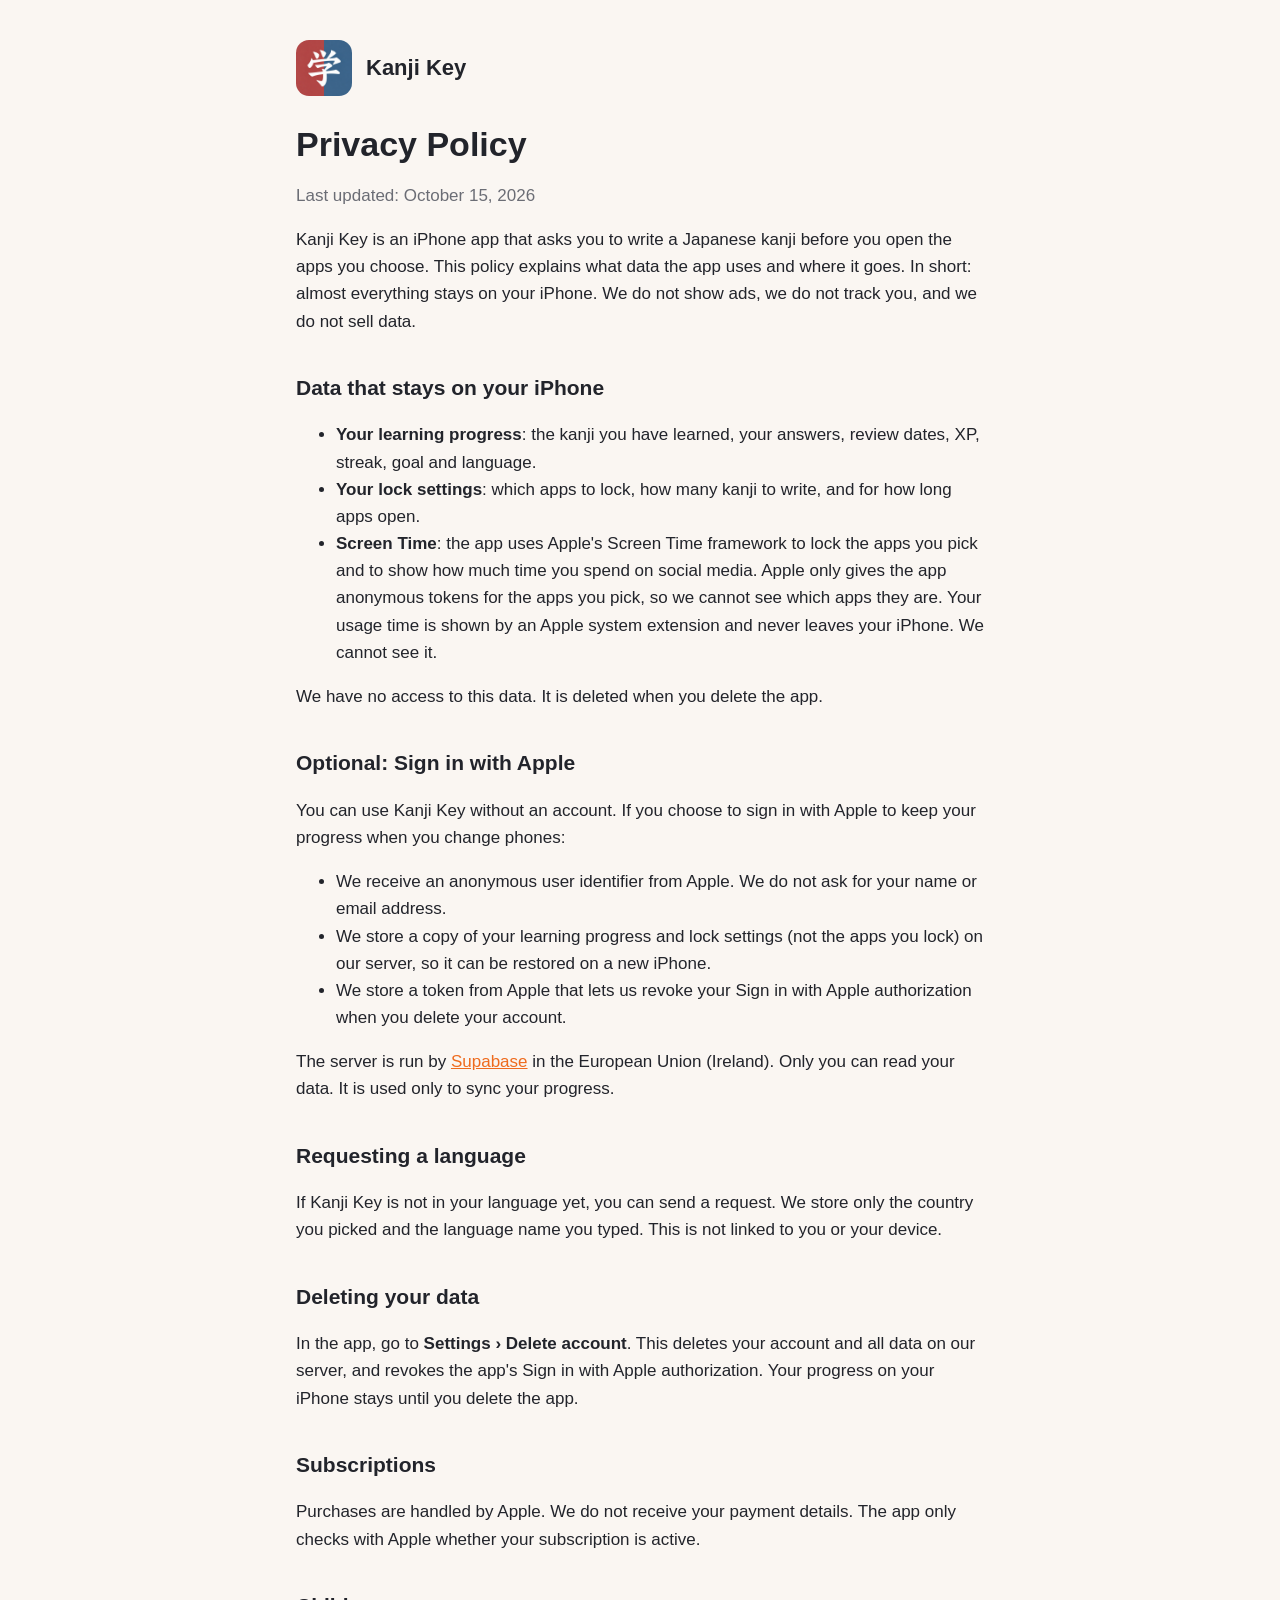
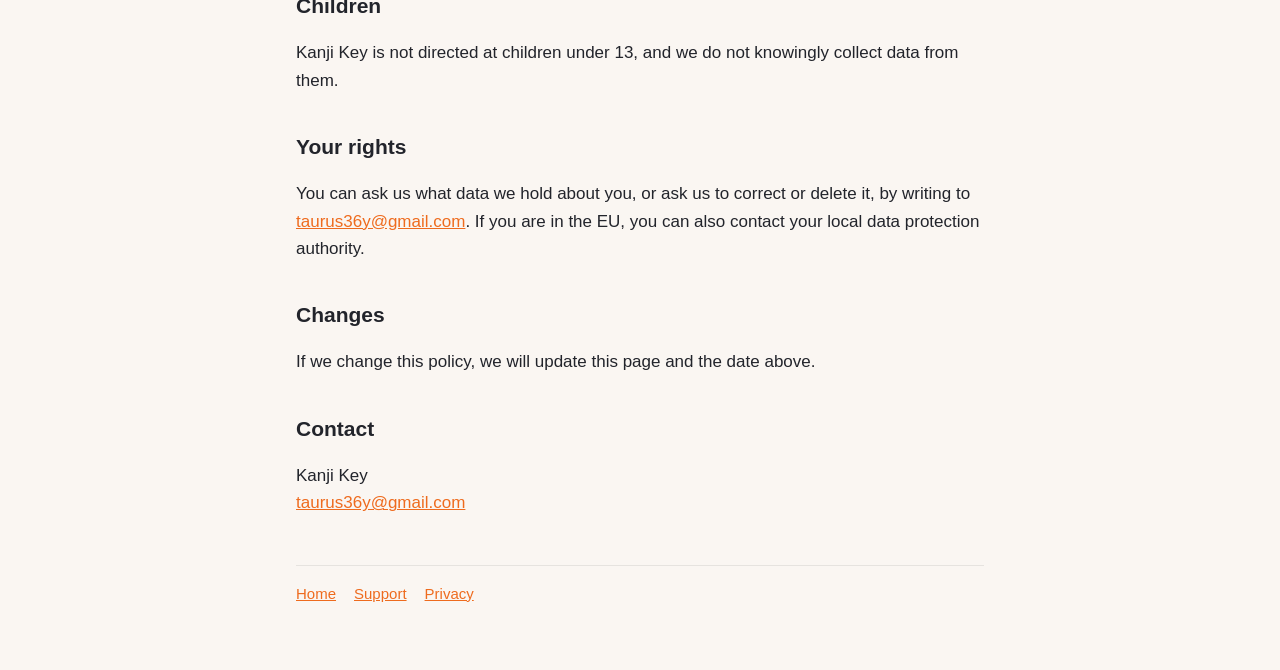
==== privacy.html @ 627cb508 "Kanji Key: privacy policy and support pages" ====
<!doctype html>
<html lang="en">
<head>
<meta charset="utf-8">
<meta name="viewport" content="width=device-width, initial-scale=1">
<title>Kanji Key Privacy Policy</title>
<link rel="stylesheet" href="style.css">
</head>
<body>
<main>
<header><img src="icon.png" alt=""><a href="./">Kanji Key</a></header>
<h1>Privacy Policy</h1>
<p class="muted">Last updated: October 15, 2026</p>

<p>Kanji Key is an iPhone app that asks you to write a Japanese kanji before you open the apps you choose. This policy explains what data the app uses and where it goes. In short: almost everything stays on your iPhone. We do not show ads, we do not track you, and we do not sell data.</p>

<h2>Data that stays on your iPhone</h2>
<ul>
<li><strong>Your learning progress</strong>: the kanji you have learned, your answers, review dates, XP, streak, goal and language.</li>
<li><strong>Your lock settings</strong>: which apps to lock, how many kanji to write, and for how long apps open.</li>
<li><strong>Screen Time</strong>: the app uses Apple's Screen Time framework to lock the apps you pick and to show how much time you spend on social media. Apple only gives the app anonymous tokens for the apps you pick, so we cannot see which apps they are. Your usage time is shown by an Apple system extension and never leaves your iPhone. We cannot see it.</li>
</ul>
<p>We have no access to this data. It is deleted when you delete the app.</p>

<h2>Optional: Sign in with Apple</h2>
<p>You can use Kanji Key without an account. If you choose to sign in with Apple to keep your progress when you change phones:</p>
<ul>
<li>We receive an anonymous user identifier from Apple. We do not ask for your name or email address.</li>
<li>We store a copy of your learning progress and lock settings (not the apps you lock) on our server, so it can be restored on a new iPhone.</li>
<li>We store a token from Apple that lets us revoke your Sign in with Apple authorization when you delete your account.</li>
</ul>
<p>The server is run by <a href="https://supabase.com/privacy">Supabase</a> in the European Union (Ireland). Only you can read your data. It is used only to sync your progress.</p>

<h2>Requesting a language</h2>
<p>If Kanji Key is not in your language yet, you can send a request. We store only the country you picked and the language name you typed. This is not linked to you or your device.</p>

<h2>Deleting your data</h2>
<p>In the app, go to <strong>Settings › Delete account</strong>. This deletes your account and all data on our server, and revokes the app's Sign in with Apple authorization. Your progress on your iPhone stays until you delete the app.</p>

<h2>Subscriptions</h2>
<p>Purchases are handled by Apple. We do not receive your payment details. The app only checks with Apple whether your subscription is active.</p>

<h2>Children</h2>
<p>Kanji Key is not directed at children under 13, and we do not knowingly collect data from them.</p>

<h2>Your rights</h2>
<p>You can ask us what data we hold about you, or ask us to correct or delete it, by writing to <a href="mailto:taurus36y@gmail.com">taurus36y@gmail.com</a>. If you are in the EU, you can also contact your local data protection authority.</p>

<h2>Changes</h2>
<p>If we change this policy, we will update this page and the date above.</p>

<h2>Contact</h2>
<p>Kanji Key<br><a href="mailto:taurus36y@gmail.com">taurus36y@gmail.com</a></p>

<nav><a href="./">Home</a><a href="support.html">Support</a><a href="privacy.html">Privacy</a></nav>
</main>
</body>
</html>
---- style.css ----
:root { --paper: #faf6f2; --ink: #22242b; --muted: #6b6d75; --accent: #ee6b1e; --card: #ffffff; --line: rgba(0,0,0,.08); }
@media (prefers-color-scheme: dark) { :root { --paper: #17181c; --ink: #ecebe8; --muted: #a3a3a8; --card: #212228; --line: rgba(255,255,255,.1); } }
* { box-sizing: border-box; }
body { margin: 0; background: var(--paper); color: var(--ink); font: 17px/1.6 -apple-system, BlinkMacSystemFont, "Segoe UI", Roboto, sans-serif; }
main { max-width: 720px; margin: 0 auto; padding: 40px 16px 64px; }
header { display: flex; align-items: center; gap: 14px; margin-bottom: 28px; }
header img { width: 56px; height: 56px; border-radius: 13px; }
header a { color: inherit; text-decoration: none; font-weight: 700; font-size: 22px; }
h1 { font-size: 34px; line-height: 1.2; margin: 0 0 8px; }
h2 { font-size: 21px; margin: 36px 0 8px; }
p, li { color: var(--ink); }
.muted { color: var(--muted); }
a { color: var(--accent); }
.card { background: var(--card); border: 1px solid var(--line); border-radius: 16px; padding: 18px 20px; margin: 16px 0; }
nav { display: flex; gap: 18px; margin-top: 48px; padding-top: 16px; border-top: 1px solid var(--line); font-size: 15px; }
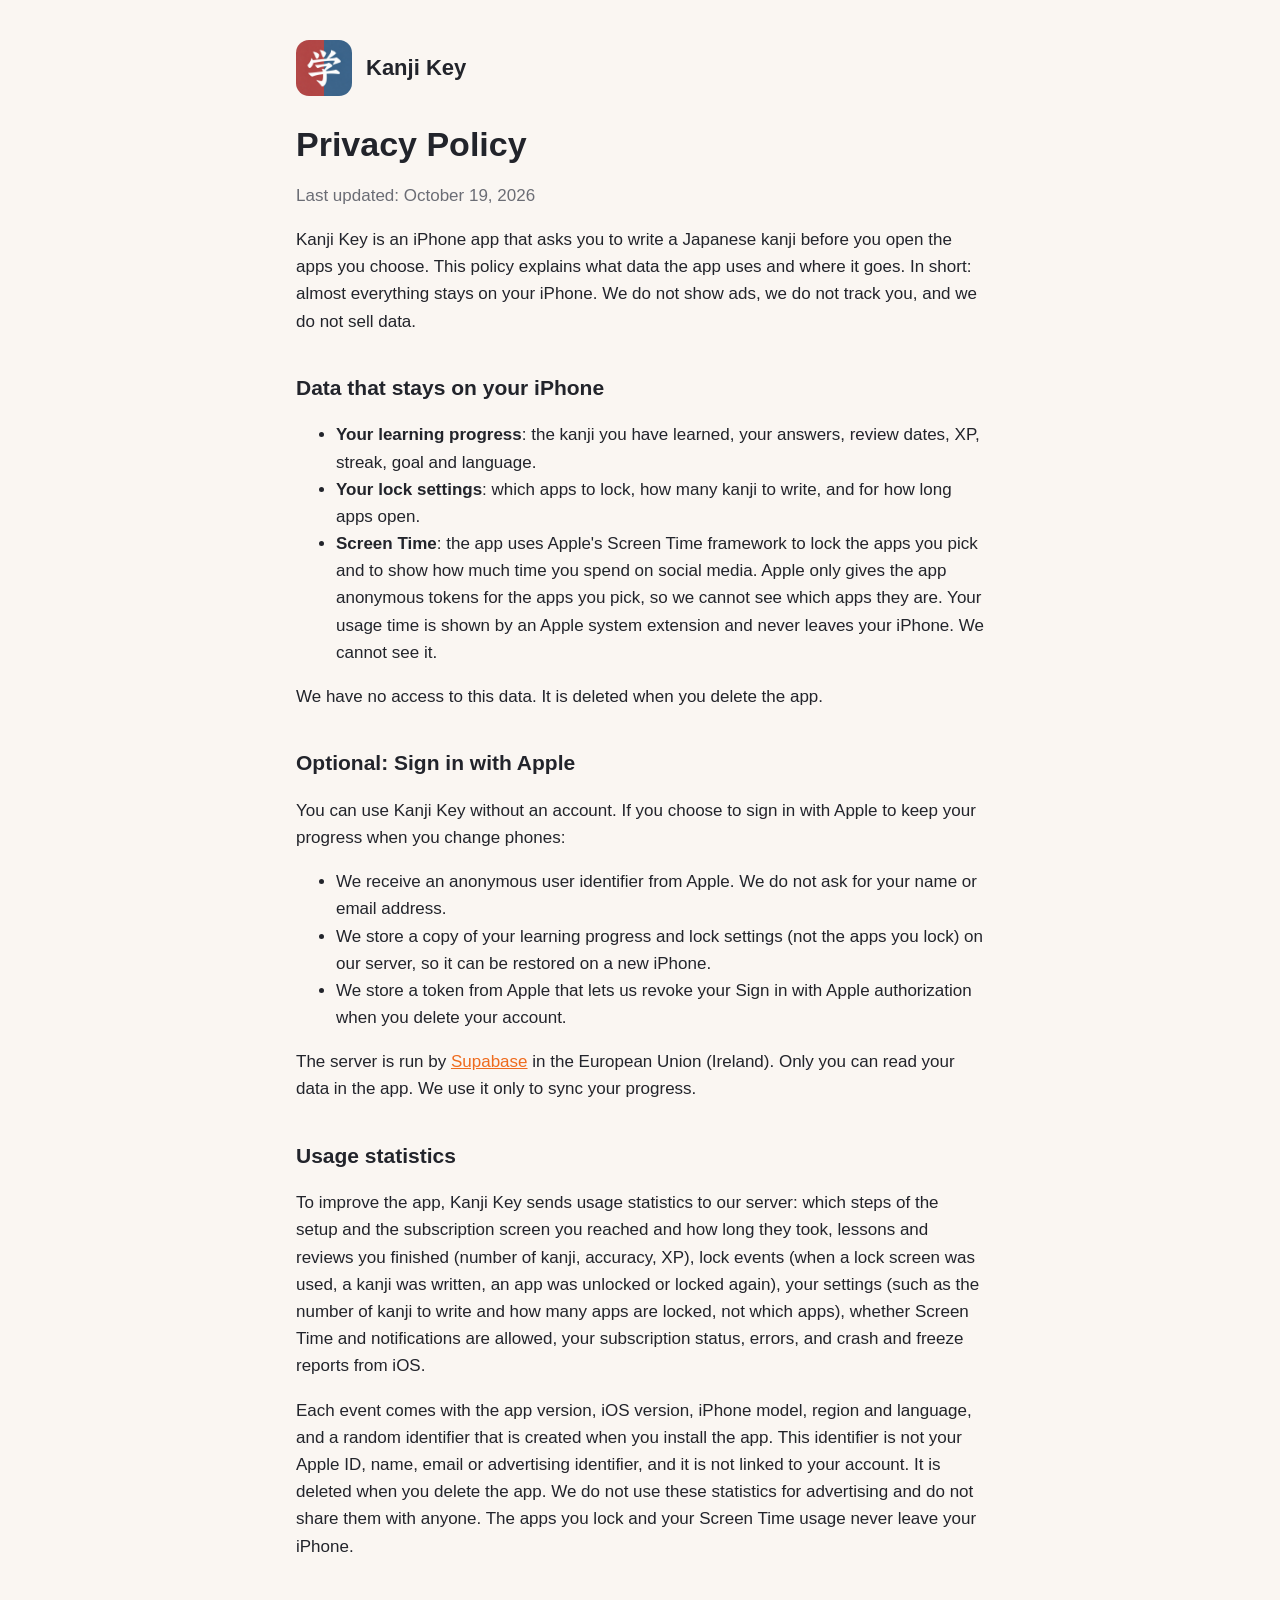
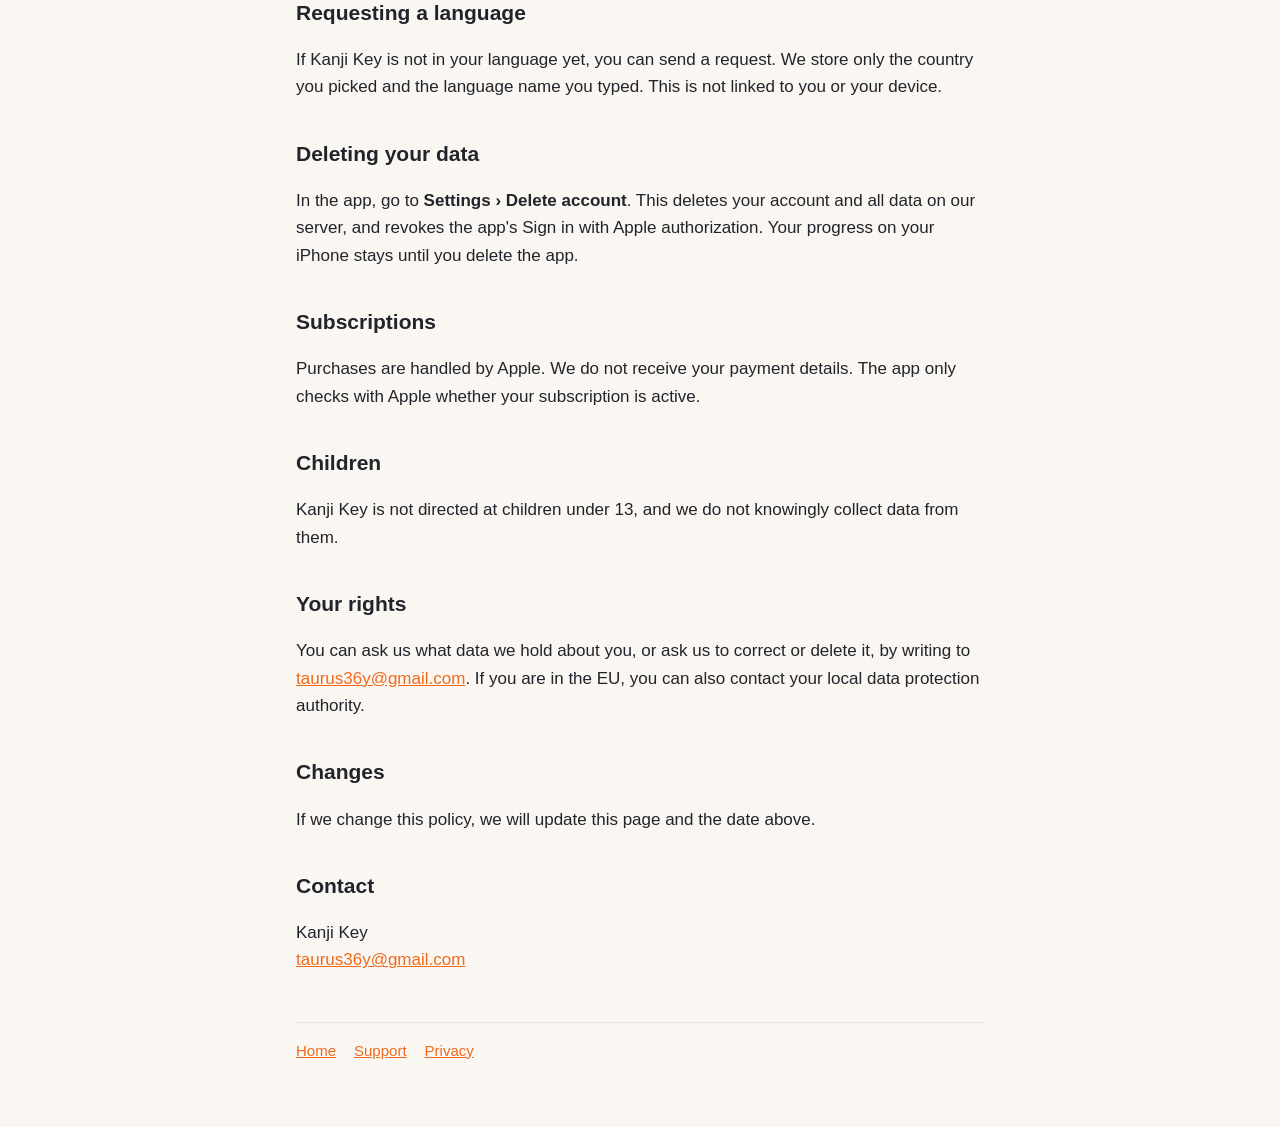
==== commit c5deaad1: "Update privacy policy: usage statistics, language requests" ====
--- a/privacy.html
+++ b/privacy.html
@@ -10,7 +10,7 @@
 <main>
 <header><img src="icon.png" alt=""><a href="./">Kanji Key</a></header>
 <h1>Privacy Policy</h1>
-<p class="muted">Last updated: October 15, 2026</p>
+<p class="muted">Last updated: October 19, 2026</p>
 
 <p>Kanji Key is an iPhone app that asks you to write a Japanese kanji before you open the apps you choose. This policy explains what data the app uses and where it goes. In short: almost everything stays on your iPhone. We do not show ads, we do not track you, and we do not sell data.</p>
 
@@ -29,7 +29,11 @@
 <li>We store a copy of your learning progress and lock settings (not the apps you lock) on our server, so it can be restored on a new iPhone.</li>
 <li>We store a token from Apple that lets us revoke your Sign in with Apple authorization when you delete your account.</li>
 </ul>
-<p>The server is run by <a href="https://supabase.com/privacy">Supabase</a> in the European Union (Ireland). Only you can read your data. It is used only to sync your progress.</p>
+<p>The server is run by <a href="https://supabase.com/privacy">Supabase</a> in the European Union (Ireland). Only you can read your data in the app. We use it only to sync your progress.</p>
+
+<h2>Usage statistics</h2>
+<p>To improve the app, Kanji Key sends usage statistics to our server: which steps of the setup and the subscription screen you reached and how long they took, lessons and reviews you finished (number of kanji, accuracy, XP), lock events (when a lock screen was used, a kanji was written, an app was unlocked or locked again), your settings (such as the number of kanji to write and how many apps are locked, not which apps), whether Screen Time and notifications are allowed, your subscription status, errors, and crash and freeze reports from iOS.</p>
+<p>Each event comes with the app version, iOS version, iPhone model, region and language, and a random identifier that is created when you install the app. This identifier is not your Apple ID, name, email or advertising identifier, and it is not linked to your account. It is deleted when you delete the app. We do not use these statistics for advertising and do not share them with anyone. The apps you lock and your Screen Time usage never leave your iPhone.</p>
 
 <h2>Requesting a language</h2>
 <p>If Kanji Key is not in your language yet, you can send a request. We store only the country you picked and the language name you typed. This is not linked to you or your device.</p>
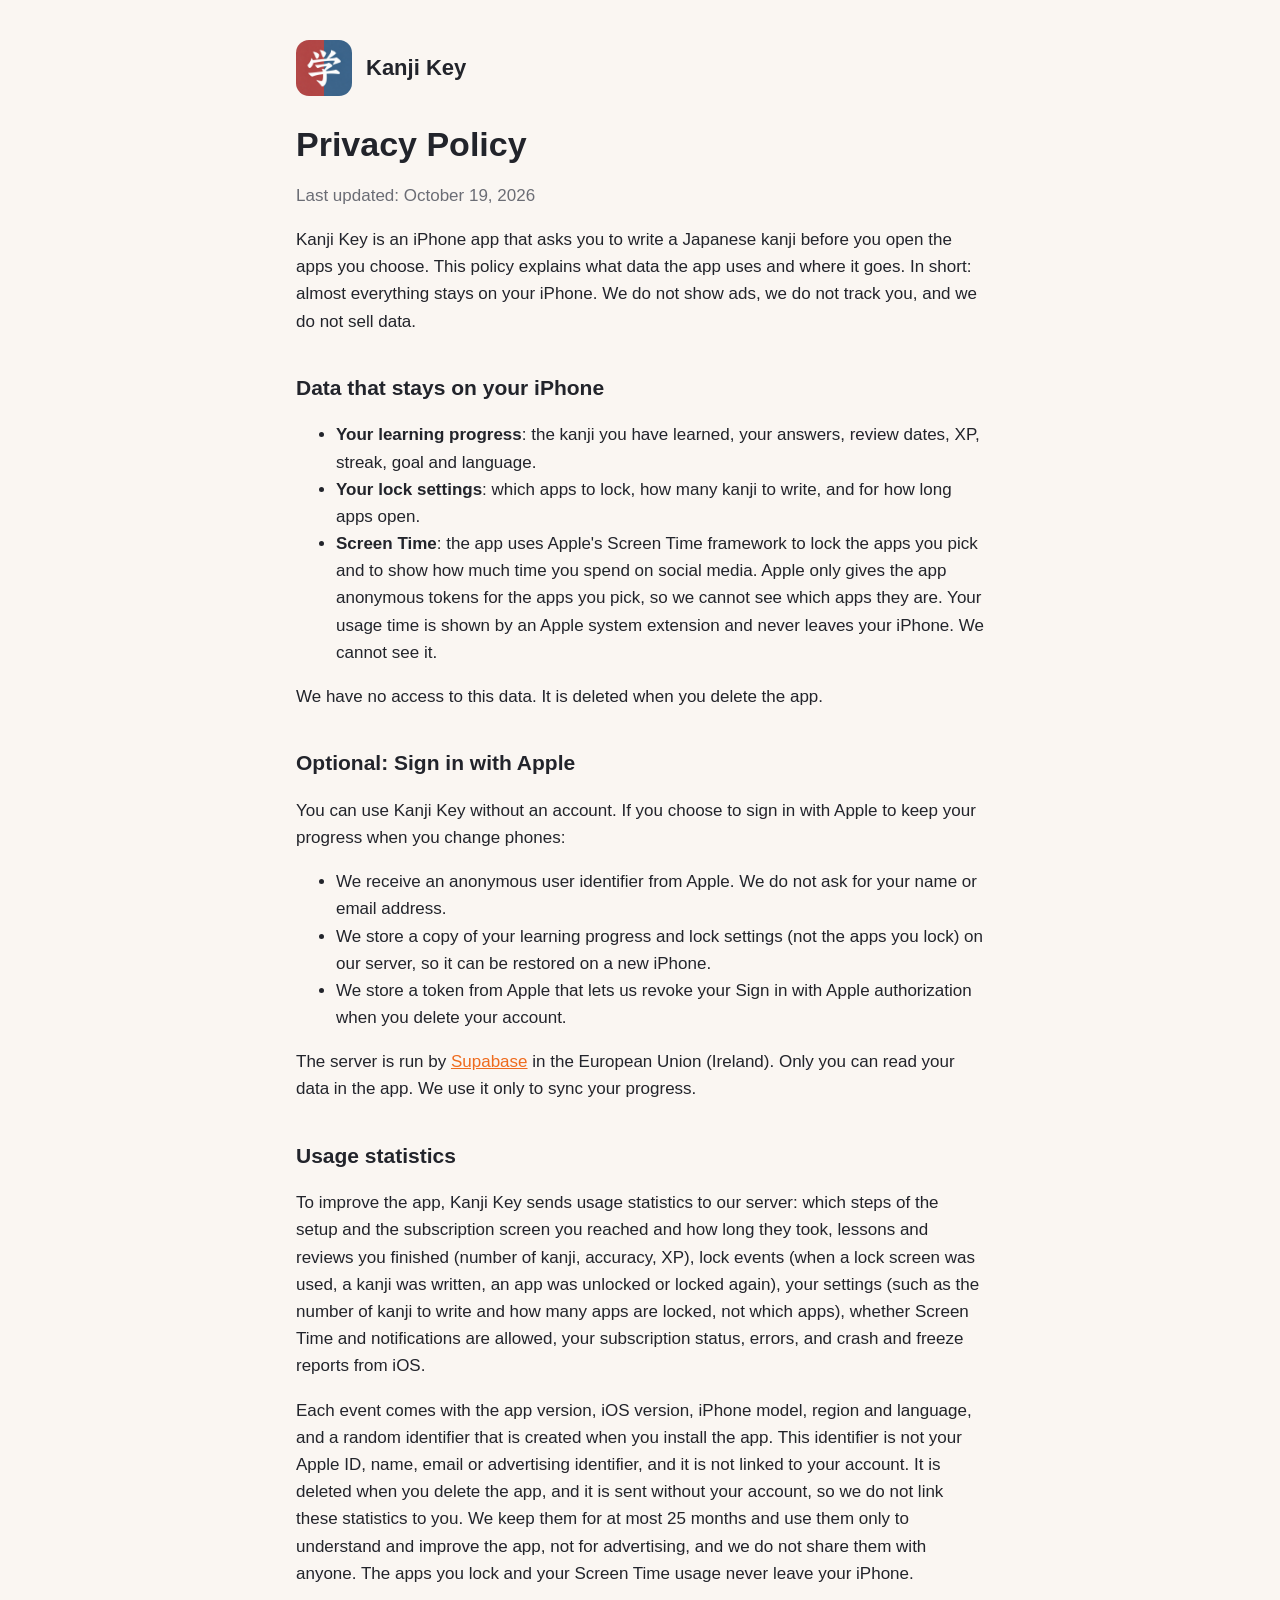
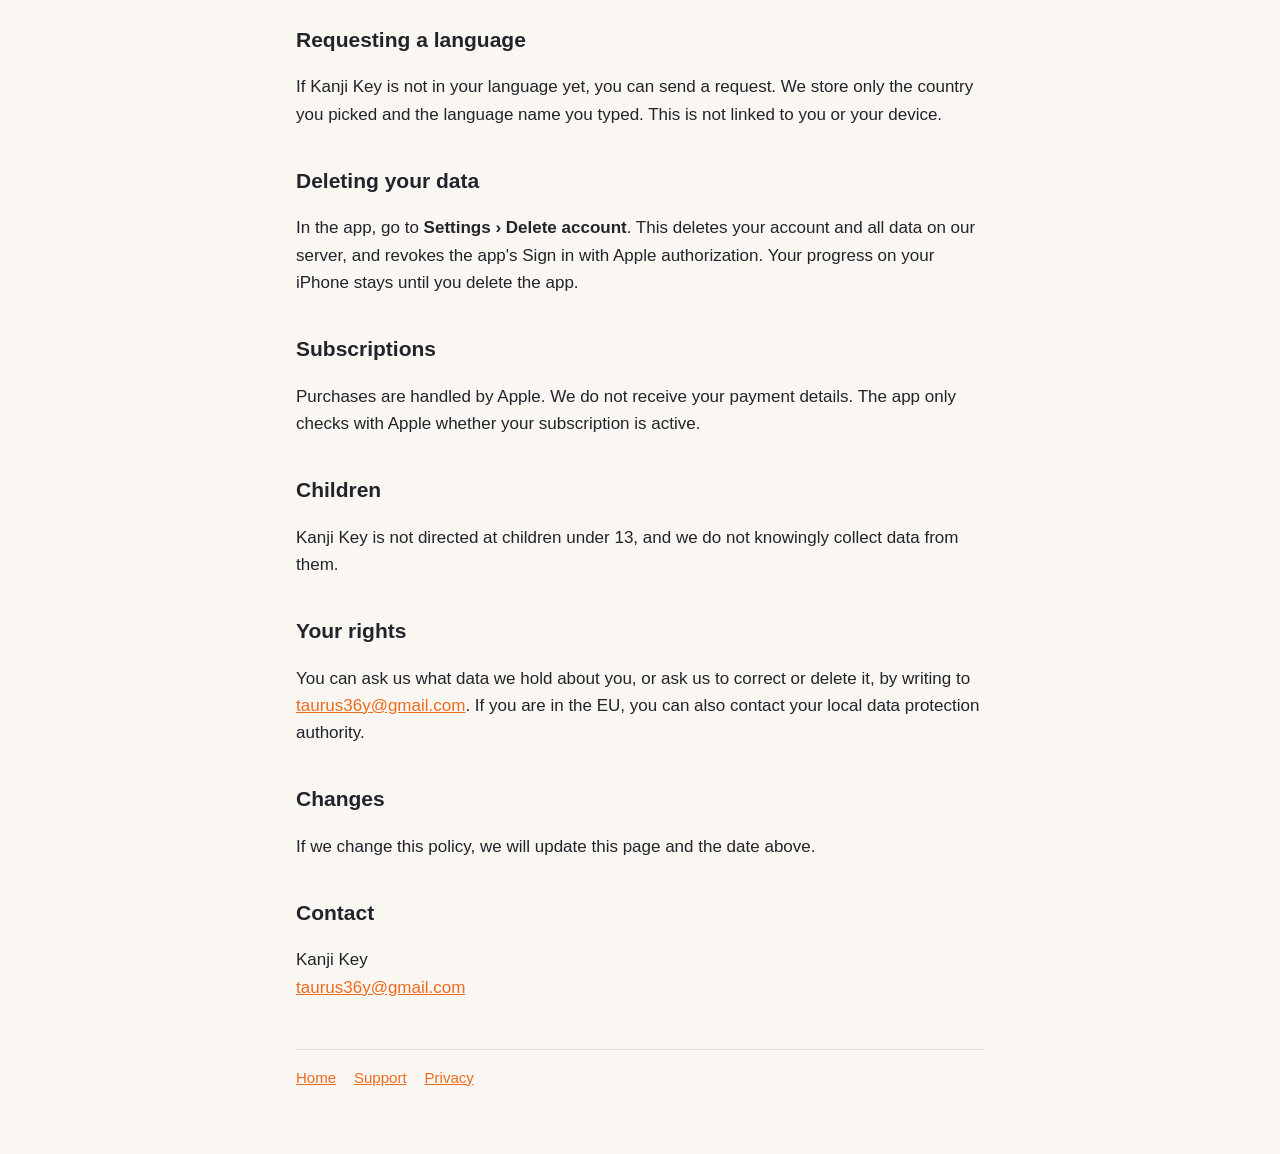
==== commit cda248c7: "Update privacy policy: retention period, statistics not linked to accounts" ====
--- a/privacy.html
+++ b/privacy.html
@@ -33,7 +33,7 @@
 
 <h2>Usage statistics</h2>
 <p>To improve the app, Kanji Key sends usage statistics to our server: which steps of the setup and the subscription screen you reached and how long they took, lessons and reviews you finished (number of kanji, accuracy, XP), lock events (when a lock screen was used, a kanji was written, an app was unlocked or locked again), your settings (such as the number of kanji to write and how many apps are locked, not which apps), whether Screen Time and notifications are allowed, your subscription status, errors, and crash and freeze reports from iOS.</p>
-<p>Each event comes with the app version, iOS version, iPhone model, region and language, and a random identifier that is created when you install the app. This identifier is not your Apple ID, name, email or advertising identifier, and it is not linked to your account. It is deleted when you delete the app. We do not use these statistics for advertising and do not share them with anyone. The apps you lock and your Screen Time usage never leave your iPhone.</p>
+<p>Each event comes with the app version, iOS version, iPhone model, region and language, and a random identifier that is created when you install the app. This identifier is not your Apple ID, name, email or advertising identifier, and it is not linked to your account. It is deleted when you delete the app, and it is sent without your account, so we do not link these statistics to you. We keep them for at most 25 months and use them only to understand and improve the app, not for advertising, and we do not share them with anyone. The apps you lock and your Screen Time usage never leave your iPhone.</p>
 
 <h2>Requesting a language</h2>
 <p>If Kanji Key is not in your language yet, you can send a request. We store only the country you picked and the language name you typed. This is not linked to you or your device.</p>
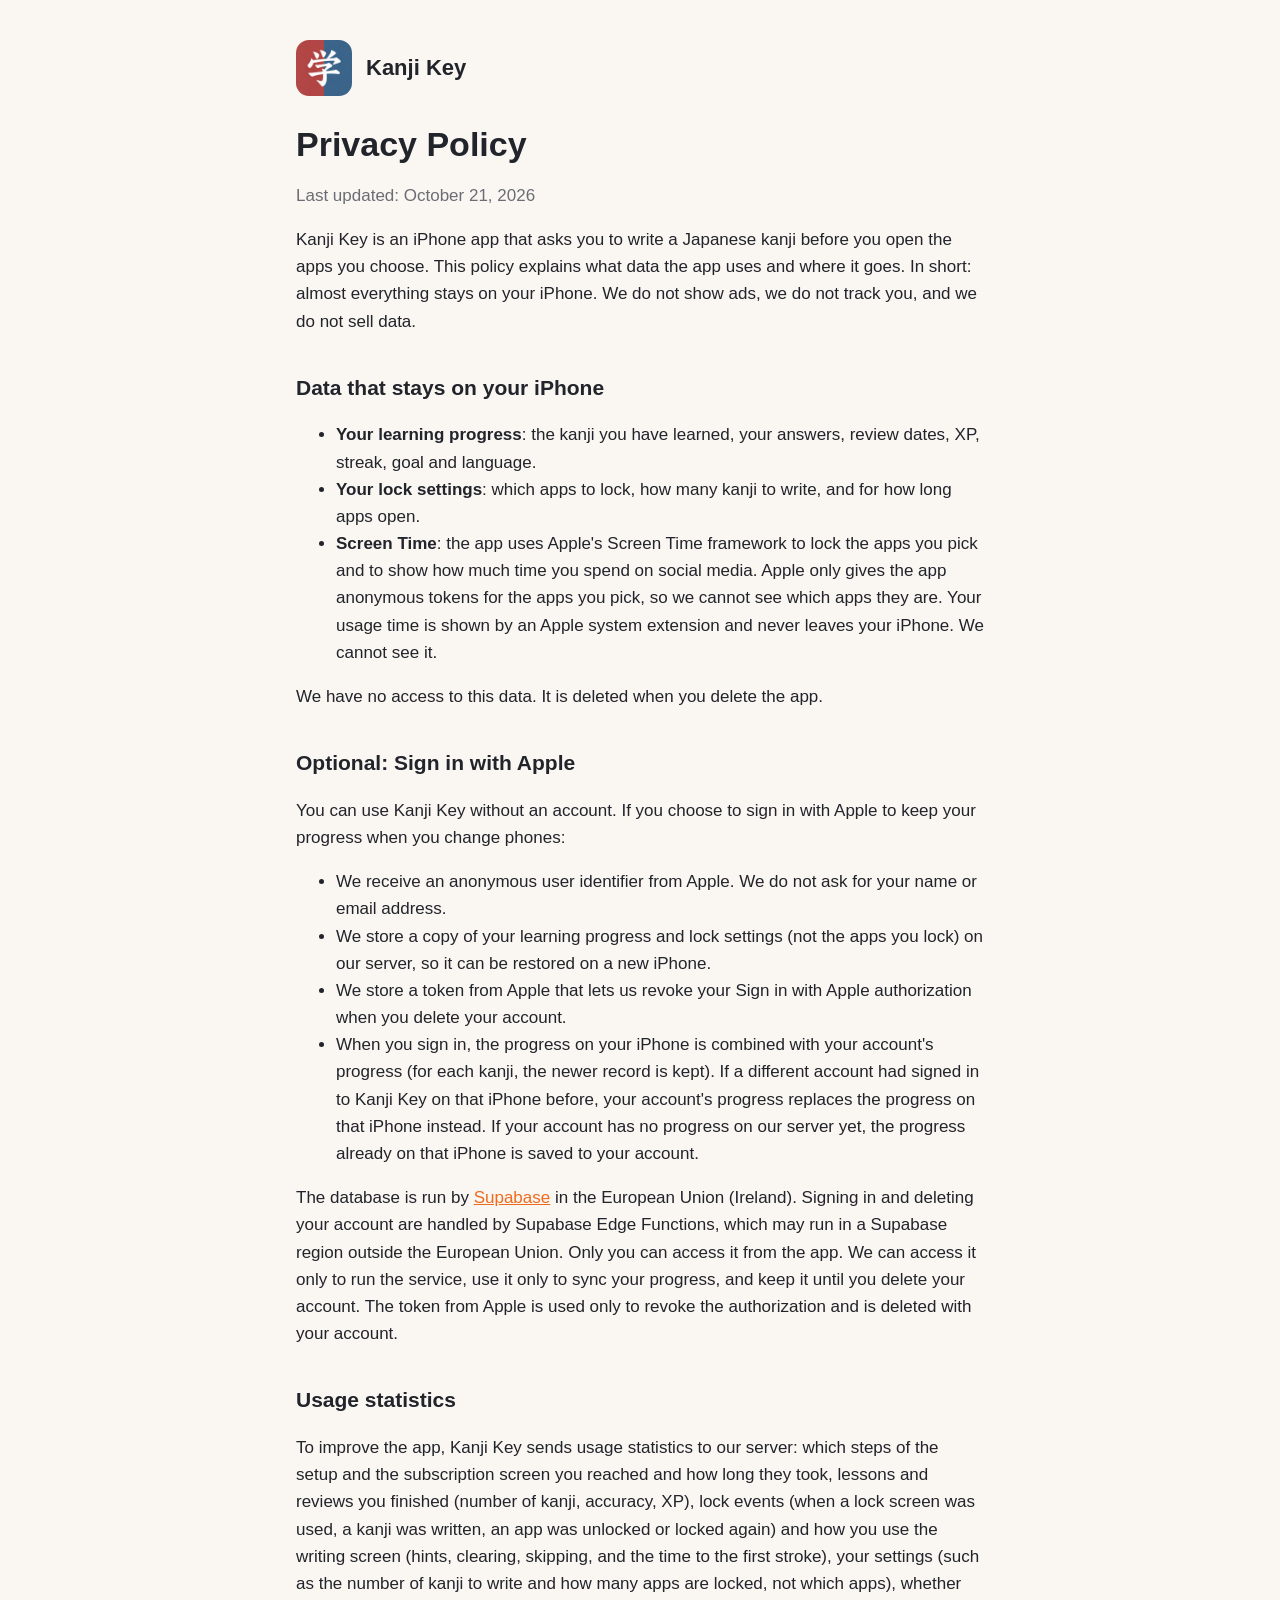
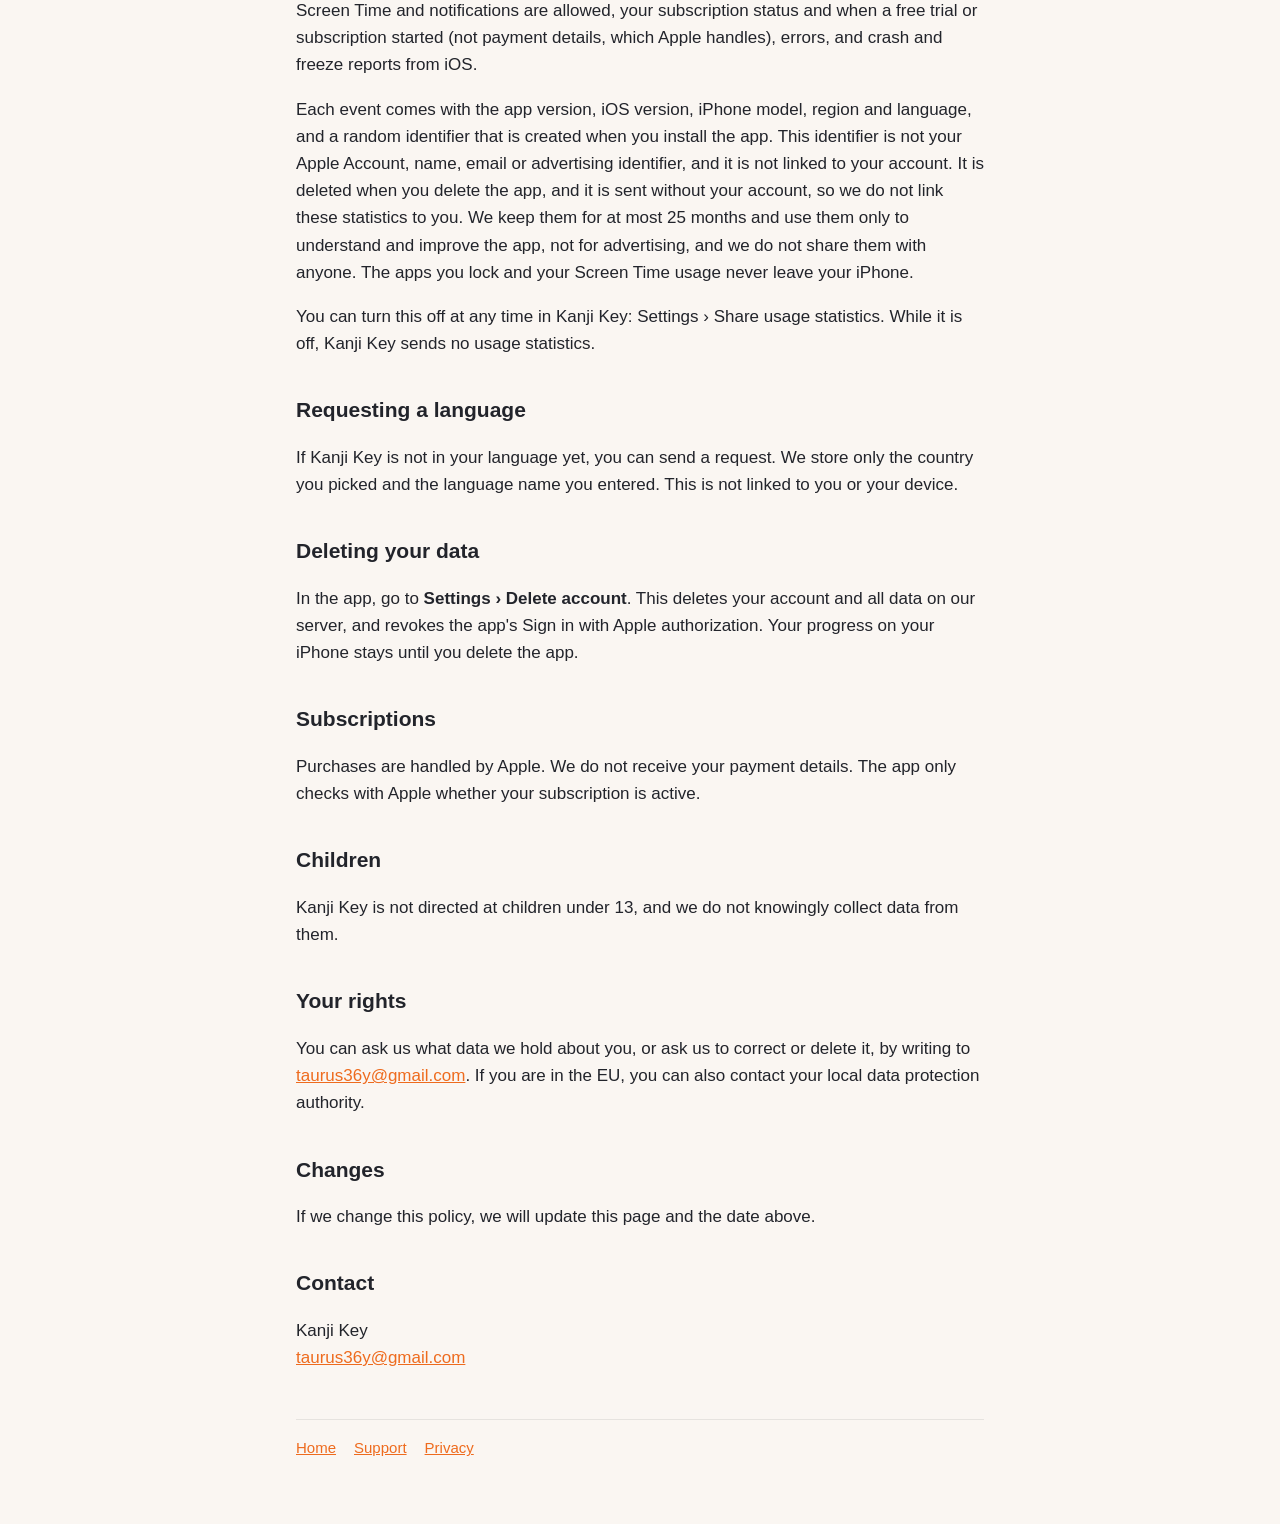
==== commit 91a3a900: "Update privacy policy (usage statistics toggle, sign-in, account data) and add credits" ====
--- a/privacy.html
+++ b/privacy.html
@@ -10,7 +10,7 @@
 <main>
 <header><img src="icon.png" alt=""><a href="./">Kanji Key</a></header>
 <h1>Privacy Policy</h1>
-<p class="muted">Last updated: October 19, 2026</p>
+<p class="muted">Last updated: October 21, 2026</p>
 
 <p>Kanji Key is an iPhone app that asks you to write a Japanese kanji before you open the apps you choose. This policy explains what data the app uses and where it goes. In short: almost everything stays on your iPhone. We do not show ads, we do not track you, and we do not sell data.</p>
 
@@ -28,15 +28,17 @@
 <li>We receive an anonymous user identifier from Apple. We do not ask for your name or email address.</li>
 <li>We store a copy of your learning progress and lock settings (not the apps you lock) on our server, so it can be restored on a new iPhone.</li>
 <li>We store a token from Apple that lets us revoke your Sign in with Apple authorization when you delete your account.</li>
+<li>When you sign in, the progress on your iPhone is combined with your account's progress (for each kanji, the newer record is kept). If a different account had signed in to Kanji Key on that iPhone before, your account's progress replaces the progress on that iPhone instead. If your account has no progress on our server yet, the progress already on that iPhone is saved to your account.</li>
 </ul>
-<p>The server is run by <a href="https://supabase.com/privacy">Supabase</a> in the European Union (Ireland). Only you can read your data in the app. We use it only to sync your progress.</p>
+<p>The database is run by <a href="https://supabase.com/privacy">Supabase</a> in the European Union (Ireland). Signing in and deleting your account are handled by Supabase Edge Functions, which may run in a Supabase region outside the European Union. Only you can access it from the app. We can access it only to run the service, use it only to sync your progress, and keep it until you delete your account. The token from Apple is used only to revoke the authorization and is deleted with your account.</p>
 
 <h2>Usage statistics</h2>
-<p>To improve the app, Kanji Key sends usage statistics to our server: which steps of the setup and the subscription screen you reached and how long they took, lessons and reviews you finished (number of kanji, accuracy, XP), lock events (when a lock screen was used, a kanji was written, an app was unlocked or locked again), your settings (such as the number of kanji to write and how many apps are locked, not which apps), whether Screen Time and notifications are allowed, your subscription status, errors, and crash and freeze reports from iOS.</p>
-<p>Each event comes with the app version, iOS version, iPhone model, region and language, and a random identifier that is created when you install the app. This identifier is not your Apple ID, name, email or advertising identifier, and it is not linked to your account. It is deleted when you delete the app, and it is sent without your account, so we do not link these statistics to you. We keep them for at most 25 months and use them only to understand and improve the app, not for advertising, and we do not share them with anyone. The apps you lock and your Screen Time usage never leave your iPhone.</p>
+<p>To improve the app, Kanji Key sends usage statistics to our server: which steps of the setup and the subscription screen you reached and how long they took, lessons and reviews you finished (number of kanji, accuracy, XP), lock events (when a lock screen was used, a kanji was written, an app was unlocked or locked again) and how you use the writing screen (hints, clearing, skipping, and the time to the first stroke), your settings (such as the number of kanji to write and how many apps are locked, not which apps), whether Screen Time and notifications are allowed, your subscription status and when a free trial or subscription started (not payment details, which Apple handles), errors, and crash and freeze reports from iOS.</p>
+<p>Each event comes with the app version, iOS version, iPhone model, region and language, and a random identifier that is created when you install the app. This identifier is not your Apple Account, name, email or advertising identifier, and it is not linked to your account. It is deleted when you delete the app, and it is sent without your account, so we do not link these statistics to you. We keep them for at most 25 months and use them only to understand and improve the app, not for advertising, and we do not share them with anyone. The apps you lock and your Screen Time usage never leave your iPhone.</p>
+<p>You can turn this off at any time in Kanji Key: Settings › Share usage statistics. While it is off, Kanji Key sends no usage statistics.</p>
 
 <h2>Requesting a language</h2>
-<p>If Kanji Key is not in your language yet, you can send a request. We store only the country you picked and the language name you typed. This is not linked to you or your device.</p>
+<p>If Kanji Key is not in your language yet, you can send a request. We store only the country you picked and the language name you entered. This is not linked to you or your device.</p>
 
 <h2>Deleting your data</h2>
 <p>In the app, go to <strong>Settings › Delete account</strong>. This deletes your account and all data on our server, and revokes the app's Sign in with Apple authorization. Your progress on your iPhone stays until you delete the app.</p>
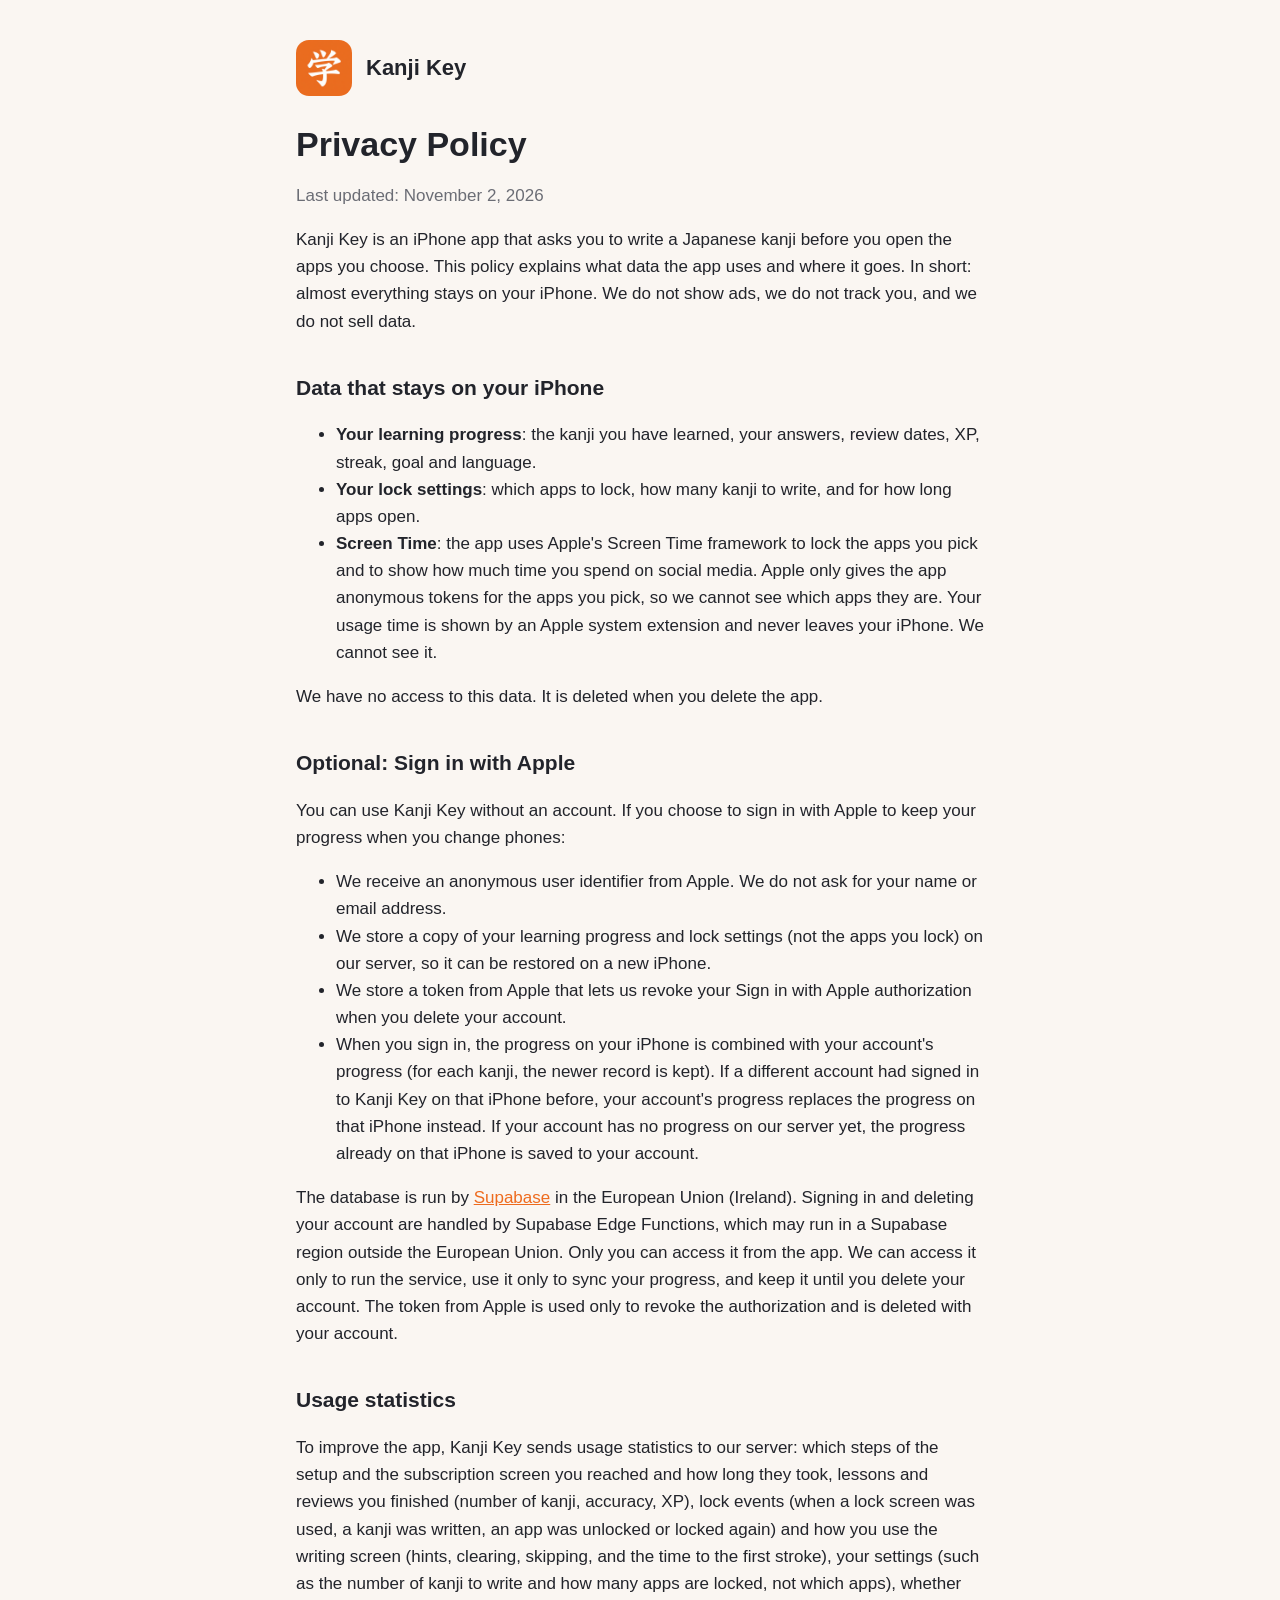
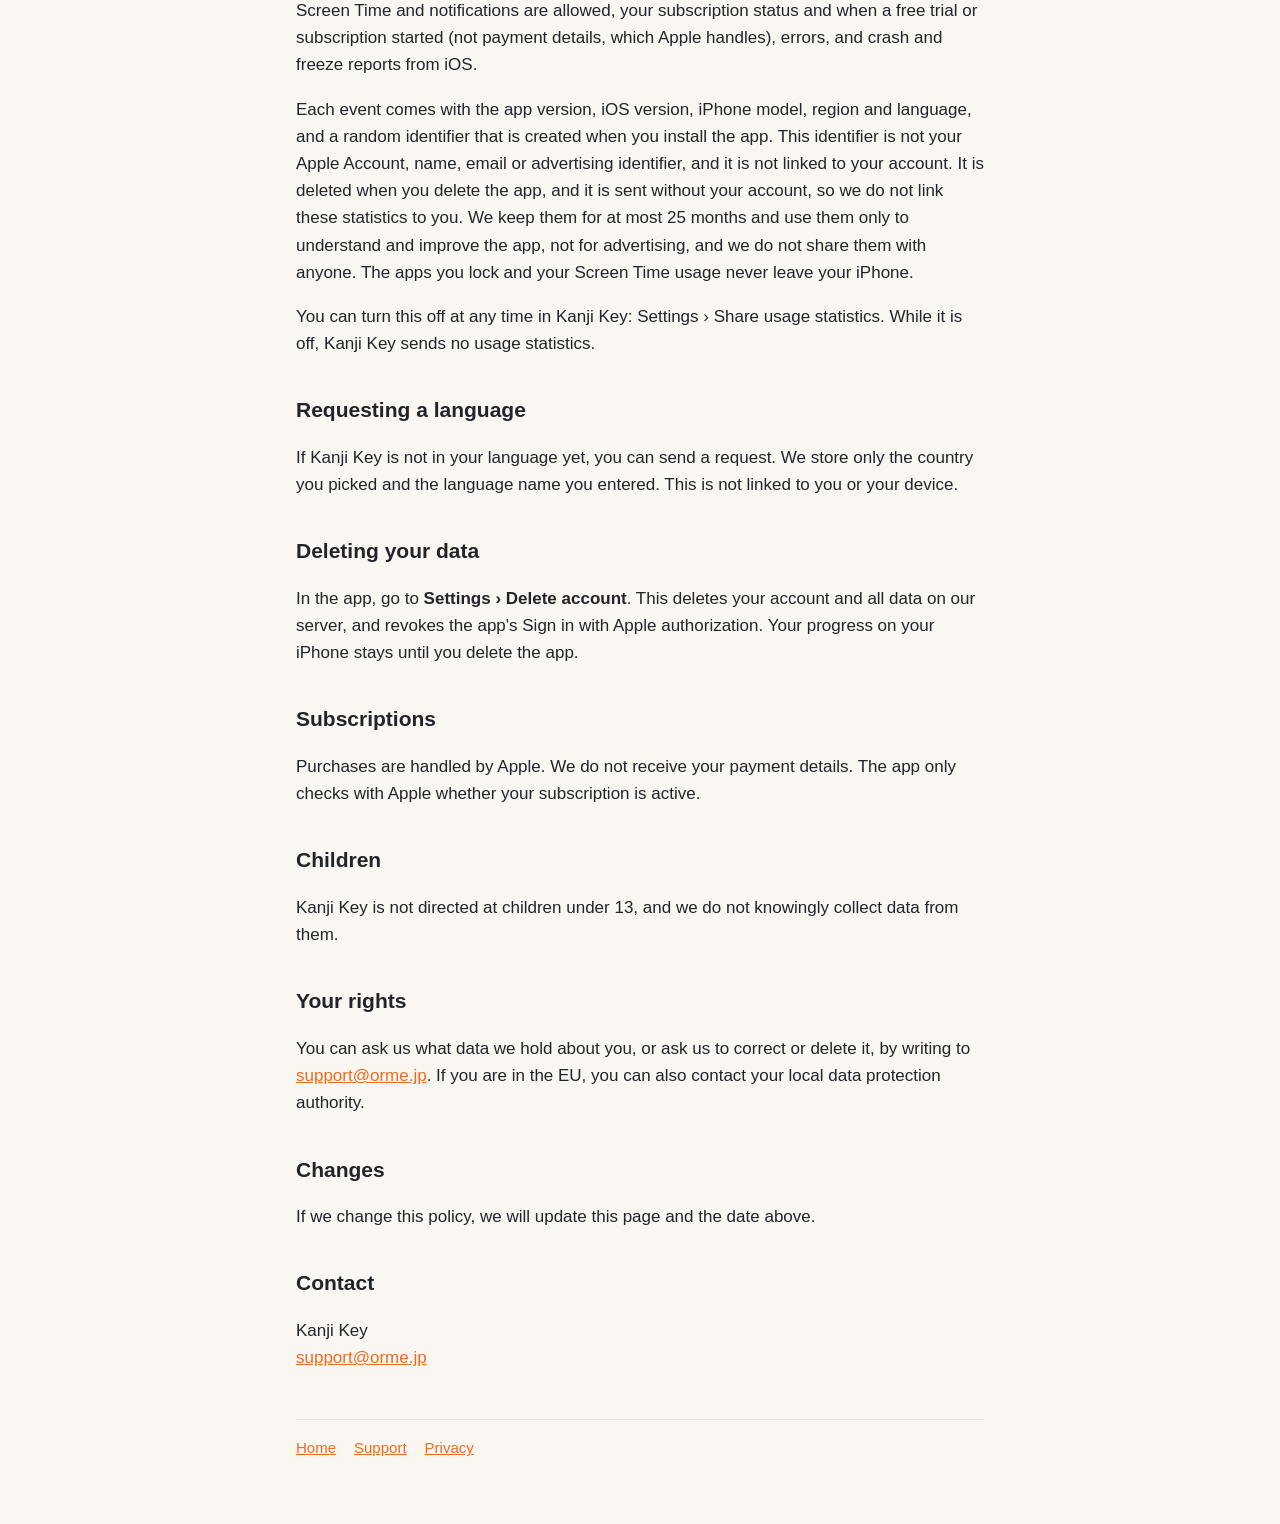
==== commit fe60c874: "Update app icon and contact email" ====
--- a/privacy.html
+++ b/privacy.html
@@ -10,7 +10,7 @@
 <main>
 <header><img src="icon.png" alt=""><a href="./">Kanji Key</a></header>
 <h1>Privacy Policy</h1>
-<p class="muted">Last updated: October 21, 2026</p>
+<p class="muted">Last updated: November 2, 2026</p>
 
 <p>Kanji Key is an iPhone app that asks you to write a Japanese kanji before you open the apps you choose. This policy explains what data the app uses and where it goes. In short: almost everything stays on your iPhone. We do not show ads, we do not track you, and we do not sell data.</p>
 
@@ -50,13 +50,13 @@
 <p>Kanji Key is not directed at children under 13, and we do not knowingly collect data from them.</p>
 
 <h2>Your rights</h2>
-<p>You can ask us what data we hold about you, or ask us to correct or delete it, by writing to <a href="mailto:taurus36y@gmail.com">taurus36y@gmail.com</a>. If you are in the EU, you can also contact your local data protection authority.</p>
+<p>You can ask us what data we hold about you, or ask us to correct or delete it, by writing to <a href="mailto:support@orme.jp">support@orme.jp</a>. If you are in the EU, you can also contact your local data protection authority.</p>
 
 <h2>Changes</h2>
 <p>If we change this policy, we will update this page and the date above.</p>
 
 <h2>Contact</h2>
-<p>Kanji Key<br><a href="mailto:taurus36y@gmail.com">taurus36y@gmail.com</a></p>
+<p>Kanji Key<br><a href="mailto:support@orme.jp">support@orme.jp</a></p>
 
 <nav><a href="./">Home</a><a href="support.html">Support</a><a href="privacy.html">Privacy</a></nav>
 </main>
